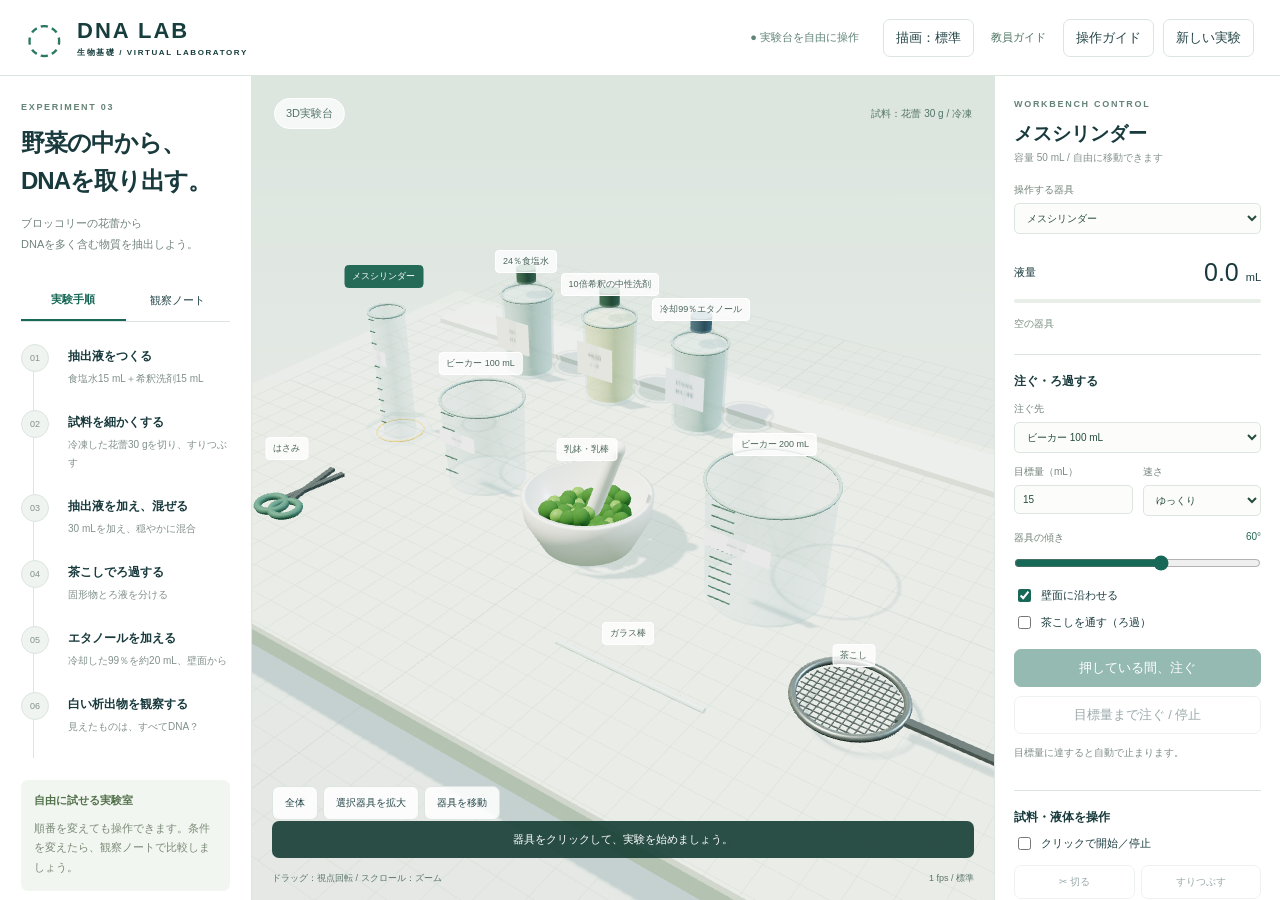
==== index.html @ 5e073ee9 "Add files via upload" ====
<!doctype html><html lang="ja"><head><meta charset="utf-8"><meta name="viewport" content="width=device-width,initial-scale=1"><meta name="theme-color" content="#112e32"><title>DNA LAB｜DNA抽出 3D実験室</title><link rel="icon" href="data:,"><link rel="stylesheet" href="style.css"><script type="importmap">{"imports":{"three":"./vendor/three.module.js"}}</script></head><body>
<header><a class="brand" href="./"><span class="mark">◌</span><span>DNA LAB<small>生物基礎 / VIRTUAL LABORATORY</small></span></a><div class="topmeta"><span class="live">● 実験台を自由に操作</span><button id="quality">描画：標準</button><a class="manual-link" href="manual.html" target="_blank">教員ガイド</a><button id="help">操作ガイド</button><button id="reset" class="subtle">新しい実験</button></div></header>
<main><aside class="left"><div class="eyebrow">EXPERIMENT 03</div><h1>野菜の中から、<br>DNAを取り出す。</h1><p class="intro">ブロッコリーの花蕾から<br>DNAを多く含む物質を抽出しよう。</p><div class="tabs" role="tablist"><button role="tab" aria-selected="true" data-tab="steps">実験手順</button><button role="tab" aria-selected="false" data-tab="notes">観察ノート</button></div>
<section id="steps"><ol class="steps"><li data-step="0"><b>抽出液をつくる</b><span>食塩水15 mL＋希釈洗剤15 mL</span></li><li data-step="1"><b>試料を細かくする</b><span>冷凍した花蕾30 gを切り、すりつぶす</span></li><li data-step="2"><b>抽出液を加え、混ぜる</b><span>30 mLを加え、穏やかに混合</span></li><li data-step="3"><b>茶こしでろ過する</b><span>固形物とろ液を分ける</span></li><li data-step="4"><b>エタノールを加える</b><span>冷却した99％を約20 mL、壁面から</span></li><li data-step="5"><b>白い析出物を観察する</b><span>見えたものは、すべてDNA？</span></li></ol><div class="hint"><b>自由に試せる実験室</b><p>順番を変えても操作できます。条件を変えたら、観察ノートで比較しましょう。</p></div></section>
<section id="notes" hidden><label>予想<textarea id="prediction" placeholder="どんな操作が、結果に影響しそう？"></textarea></label><label>観察・考察<textarea id="reflection" placeholder="液の色、境界、白い物質の形を記録しよう。"></textarea></label><button id="record" class="primary">今の状態を記録</button><div id="records"></div><button id="export">ノートを書き出す</button><p class="fine">記録はこのブラウザ内のみ。氏名は入力不要です。</p></section>
<button id="why" class="why">なぜ？を考える <span>↗</span></button><p class="fine">教育用の定性的モデルです。実際の収量や所要時間は再現しません。</p></aside>
<section class="lab"><div class="scene-top"><span class="pill">3D実験台</span><span id="sampleBadge">試料：花蕾 30 g / 冷凍</span></div><div id="viewport" aria-label="DNA抽出の3D実験台"><div id="loading">実験器具を準備しています…</div></div><div id="labels"></div><div class="view-tools"><button id="home" title="全体を見る">全体</button><button id="focus">選択器具を拡大</button><button id="mode" aria-pressed="false">器具を移動</button></div><div class="scene-bottom"><span>ドラッグ：視点回転 / スクロール：ズーム</span><span id="fps">WebGL</span></div><div id="toast" role="status" aria-live="polite">器具をクリックして、実験を始めましょう。</div></section>
<aside class="right"><div class="eyebrow">WORKBENCH CONTROL</div><h2 id="selectedName">メスシリンダー</h2><div id="selectedInfo" class="info"></div><label class="field">操作する器具<select id="equipment"></select></label><div class="meter"><div><span>液量</span><strong id="amount">0.0 <small>mL</small></strong></div><div class="bar"><i id="fillbar"></i></div><p id="composition"></p></div>
<div class="control-group"><div class="sectionlabel">注ぐ・ろ過する</div><label class="field">注ぐ先<select id="target"></select></label><div class="two"><label>目標量（mL）<input id="dose" type="number" min="0.5" max="100" step="0.5" value="15"></label><label>速さ<select id="speed"><option value="1">ゆっくり</option><option value="2.5">ふつう</option><option value="6">速い</option></select></label></div><label class="anglelabel">器具の傾き <output id="angleOut">60°</output><input aria-label="器具の傾き" id="angle" type="range" min="0" max="100" value="60"></label><label class="check"><input id="wall" type="checkbox" checked> 壁面に沿わせる</label><label class="check"><input id="filter" type="checkbox"> 茶こしを通す（ろ過）</label><button id="pour" class="primary full">押している間、注ぐ</button><button id="autoPour" class="full">目標量まで注ぐ / 停止</button><p id="pourStatus" class="fine">目標量に達すると自動で止まります。</p></div>
<div class="control-group"><div class="sectionlabel">試料・液体を操作</div><label class="check"><input id="toggleWork" type="checkbox"> クリックで開始／停止</label><div class="actions"><button data-work="cut">✂ 切る</button><button data-work="grind">すりつぶす</button><button data-work="stir">穏やかに混ぜる</button><button data-work="strong">強く混ぜる</button></div><p class="fine">各ボタンは長押し。破砕後に液を加えたら、穏やかに扱います。</p><div id="workState"></div></div><div class="observation"><span class="eyebrow">OBSERVATION</span><p id="observation"></p></div><button id="empty" class="full">この器具を空にする</button></aside></main>
<dialog id="dialog"><button id="close" class="close" aria-label="閉じる">×</button><div id="dialogContent"></div></dialog><script type="module" src="app.mjs"></script><script>window.addEventListener('error',e=>{if(e.message&&document.getElementById('loading'))document.getElementById('loading').textContent='読み込みに失敗しました。ページを再読み込みしてください。WebGL 2に対応したChromeが必要です。';});</script></body></html>
---- style.css ----
:root{font-family:Inter,"Noto Sans JP","Yu Gothic",Meiryo,sans-serif;color:#193a3d;background:#f2f5f3;font-size:13px;--accent:#176856;--line:#dce5df}*{box-sizing:border-box}body{margin:0}button,input,select,textarea{font:inherit}button{cursor:pointer;border:1px solid var(--line);border-radius:7px;background:white;color:#234447;padding:9px 12px;transition:background .15s}button:hover{background:#edf4ee}button:focus-visible,input:focus-visible,select:focus-visible,textarea:focus-visible{outline:3px solid #d59a3c;outline-offset:2px}button:disabled{opacity:.45;cursor:default}button.primary{background:var(--accent);color:white;border-color:var(--accent)}button.primary:hover{background:#0b5142}header{height:76px;background:#fff;display:flex;align-items:center;justify-content:space-between;padding:0 26px;border-bottom:1px solid var(--line);gap:15px}.brand{display:flex;align-items:center;gap:12px;text-decoration:none;color:#173e3d;font-size:22px;letter-spacing:2px;font-weight:800}.mark{font-size:42px;font-weight:400;color:#2b7862}.brand small{display:block;font-size:8px;letter-spacing:1.6px;margin-top:3px}.topmeta{display:flex;align-items:center;gap:9px}.live{font-size:11px;color:#608477;margin-right:15px}main{display:grid;grid-template-columns:252px minmax(350px,1fr) 286px;min-height:calc(100dvh - 76px)}aside{background:#fff;padding:26px 21px;overflow:auto;max-height:calc(100dvh - 76px)}.left{border-right:1px solid var(--line)}.right{border-left:1px solid var(--line);padding:23px 19px}.eyebrow{font-size:9px;letter-spacing:1.7px;color:#658377;font-weight:bold}h1{font-size:24px;line-height:1.6;letter-spacing:-1px;margin:12px 0}h2{font-size:19px;margin:12px 0 4px}.intro{font-size:11px;color:#71827d;line-height:1.9}.tabs{display:flex;border-bottom:1px solid var(--line);margin-top:25px}.tabs button{flex:1;border:0;border-radius:0;font-size:11px;padding:12px 4px}.tabs [aria-selected=true]{border-bottom:2px solid var(--accent);color:var(--accent);font-weight:bold}.steps{list-style:none;counter-reset:step;padding:0;margin:22px 0}.steps li{counter-increment:step;position:relative;padding:0 0 22px 34px;border-left:1px solid var(--line);margin-left:12px}.steps li:before{content:counter(step,decimal-leading-zero);position:absolute;left:-13px;top:0;background:#f0f4f0;width:26px;height:26px;border:1px solid #dce5df;border-radius:50%;font-size:9px;display:grid;place-items:center;color:#829387}.steps li.done:before{background:var(--accent);color:white;content:'✓'}.steps li b{font-size:12px;display:block;padding-top:4px}.steps li span{display:block;font-size:10px;line-height:1.8;color:#81908a;margin-top:5px}.hint{background:#f2f6f0;border-radius:7px;padding:13px;font-size:11px}.hint b{color:#53724c}.hint p{line-height:1.8;color:#7b8b78;margin-bottom:0}.fine{font-size:10px;color:#7e8d86;line-height:1.8}.why{width:100%;margin-top:20px;text-align:left}.why span{float:right}.lab{position:relative;min-height:530px;overflow:hidden;background:#dbe5df}#viewport{position:absolute;inset:0;touch-action:none}#viewport canvas{display:block;width:100%;height:100%}.scene-top{position:absolute;top:22px;left:22px;right:22px;display:flex;justify-content:space-between;align-items:center;z-index:2;pointer-events:none;font-size:10px;color:#547468}.pill{background:#ffffffb8;border:1px solid #fff;padding:7px 11px;border-radius:20px;font-size:11px}.scene-bottom{position:absolute;bottom:15px;left:20px;right:20px;display:flex;justify-content:space-between;font-size:9px;color:#5a756a;pointer-events:none}.view-tools{position:absolute;left:20px;bottom:80px;display:flex;gap:5px;z-index:4}.view-tools button{font-size:10px;background:#ffffffd9}.view-tools [aria-pressed=true]{background:#175d4d;color:white}#toast{position:absolute;bottom:42px;left:20px;right:20px;font-size:11px;text-align:center;background:#183f36e8;color:#fff;padding:11px;border-radius:7px;pointer-events:none;z-index:4}#labels{position:absolute;inset:0;pointer-events:none;overflow:hidden}.objectlabel{position:absolute;transform:translate(-50%,-100%);font-size:9px;color:#4d665d;background:#ffffffc7;border:1px solid #ffffff;white-space:nowrap;padding:4px 7px;border-radius:4px}.objectlabel.selected{color:#fff;background:#246a56;border-color:#246a56}.info{font-size:10px;color:#83918a;margin-bottom:18px}.field{display:block;font-size:10px;color:#74847a;margin:12px 0}select,input[type=number],textarea{display:block;width:100%;border:1px solid var(--line);border-radius:5px;background:#fcfdfb;padding:8px;color:#264c42;margin-top:6px;min-width:0}.meter{padding:12px 0}.meter>div:first-child{display:flex;justify-content:space-between;align-items:center;font-size:11px}.meter strong{font-size:25px;font-weight:500}.meter small{font-size:11px}.bar{height:4px;background:#e8eee8;border-radius:5px;margin:12px 0}.bar i{display:block;height:100%;background:#479d7a;width:0;transition:width .1s}#composition{font-size:10px;color:#7b8f82;line-height:1.7;min-height:15px}.control-group{padding:18px 0;border-top:1px solid var(--line)}.sectionlabel{font-size:12px;font-weight:700}.two{display:grid;grid-template-columns:1fr 1fr;gap:10px}.two label{font-size:10px;color:#74847a}.anglelabel{font-size:10px;display:block;margin:15px 0;color:#74847a}.anglelabel output{float:right;color:#286854}input[type=range]{width:100%;accent-color:var(--accent);display:block;margin:10px 0}.check{display:flex;align-items:center;font-size:11px;margin:8px 0;gap:7px}.check input{accent-color:var(--accent)}.full{width:100%;margin-top:9px}.actions{display:grid;grid-template-columns:1fr 1fr;gap:6px;margin-top:12px}.actions button{font-size:10px;user-select:none;touch-action:none}.actions button.active,#pour.active{background:#dba644;color:#123a2b;border-color:#dba644}#workState{font-size:10px;color:#54876a;line-height:1.8}.observation{padding:14px;background:#f1f5ee;border:1px solid #e1e9dc;border-radius:7px}.observation p{font-size:11px;line-height:1.9;margin-bottom:0}#loading{position:absolute;top:45%;width:100%;text-align:center;color:#365d4a;padding:20px}textarea{resize:vertical;min-height:95px;line-height:1.7}#notes label{font-size:11px;display:block;margin:15px 0}#records article{font-size:10px;line-height:1.8;border-bottom:1px solid var(--line);padding:12px 0}dialog{border:1px solid #e3e9e0;border-radius:14px;padding:32px;max-width:650px;width:90%;max-height:85dvh;color:#25473e;box-shadow:0 25px 90px #102d3a44}dialog::backdrop{background:#12372b66;backdrop-filter:blur(4px)}dialog h2{font-size:24px;margin:5px 0 20px}dialog p,dialog li{line-height:1.9;font-size:13px}dialog h3{font-size:15px;margin:22px 0 6px}.close{float:right;border:0;font-size:22px;padding:0 5px}dialog details{border-top:1px solid var(--line);padding:15px 0}dialog summary{cursor:pointer;font-weight:700;line-height:1.8}dialog .question{background:#f0f4ec;padding:15px;border-radius:6px}dialog a{color:#176856}@media(min-width:1600px){main{grid-template-columns:285px 1fr 310px}aside{padding:30px}h1{font-size:28px}}@media(max-width:1100px){main{grid-template-columns:210px minmax(310px,1fr) 260px}aside{padding:20px 14px}h1{font-size:21px}.live{display:none}.scene-top{left:15px;right:15px}#sampleBadge{max-width:140px;text-align:right}}@media(max-width:850px){main{grid-template-columns:1fr 270px}.left{grid-column:1/-1;max-height:none;display:none}.left.mobile-open{display:block}.lab{min-height:calc(100dvh - 76px)}.right{max-height:calc(100dvh - 76px)}header{padding:0 14px}.topmeta{gap:4px}.topmeta button{font-size:10px;padding:8px}.brand{font-size:17px}.brand small{font-size:6px}.mark{font-size:31px}}@media(max-width:560px){header{height:65px}.brand small{display:none}.topmeta #quality{display:none}main{display:flex;flex-direction:column}.lab{min-height:440px;height:55dvh;order:0}.right{max-height:none;order:1;display:block}.left.mobile-open{order:2}.scene-bottom span{max-width:80%}.view-tools{bottom:90px}.scene-top{top:15px}.right .control-group{padding:15px 0}.actions button{padding:14px;font-size:12px}.topmeta button{padding:7px}.right h2{font-size:22px}}@media(prefers-reduced-motion:reduce){*{transition:none!important}}
.manual-link{font-size:11px;color:#4c7160;text-decoration:none;padding:8px}.manual-link:hover{text-decoration:underline}@media(max-width:650px){.manual-link{display:none}}
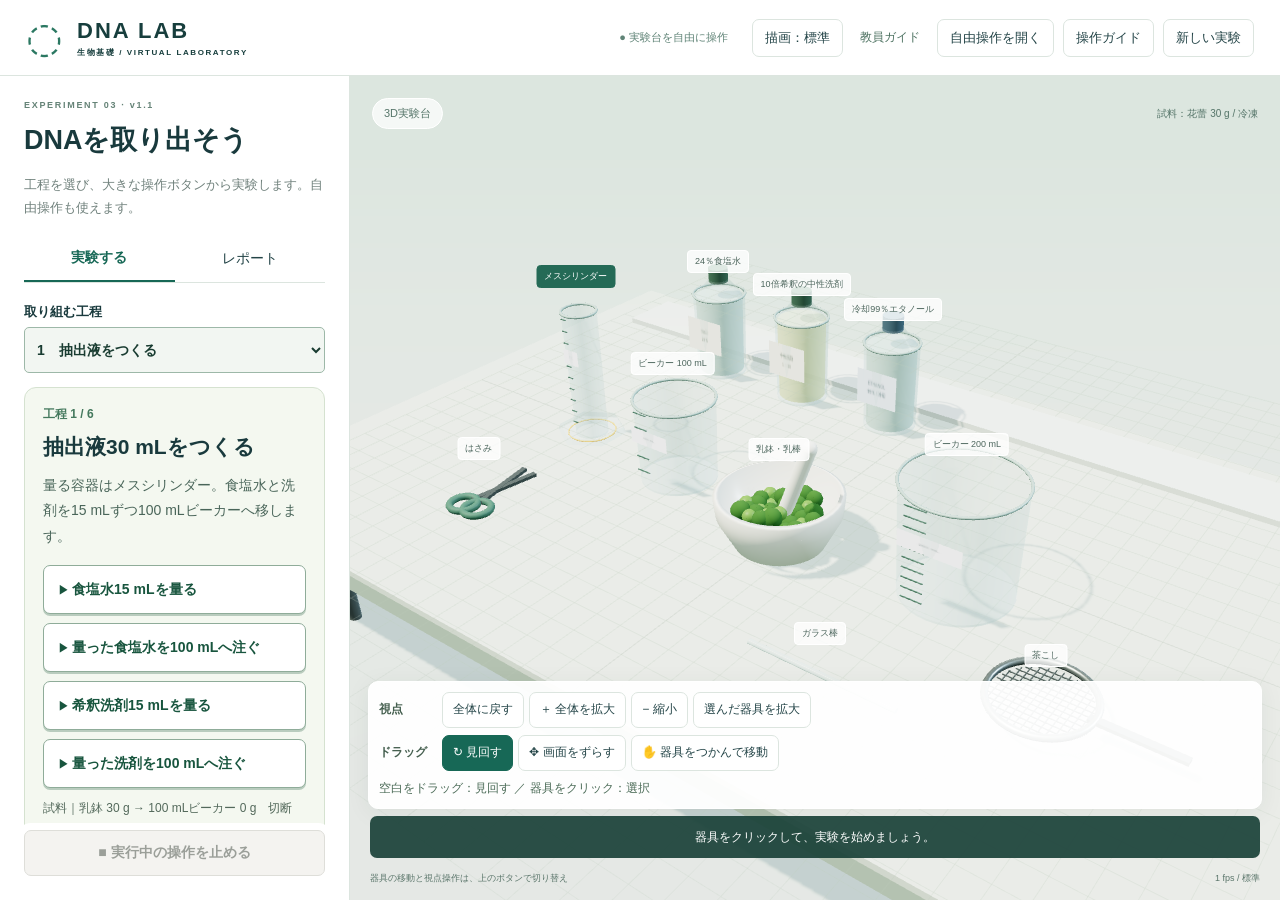
==== commit 17215dc7: "Add files via upload" ====
--- a/index.html
+++ b/index.html
@@ -1,11 +1,13 @@
-<!doctype html><html lang="ja"><head><meta charset="utf-8"><meta name="viewport" content="width=device-width,initial-scale=1"><meta name="theme-color" content="#112e32"><title>DNA LAB｜DNA抽出 3D実験室</title><link rel="icon" href="data:,"><link rel="stylesheet" href="style.css"><script type="importmap">{"imports":{"three":"./vendor/three.module.js"}}</script></head><body>
-<header><a class="brand" href="./"><span class="mark">◌</span><span>DNA LAB<small>生物基礎 / VIRTUAL LABORATORY</small></span></a><div class="topmeta"><span class="live">● 実験台を自由に操作</span><button id="quality">描画：標準</button><a class="manual-link" href="manual.html" target="_blank">教員ガイド</a><button id="help">操作ガイド</button><button id="reset" class="subtle">新しい実験</button></div></header>
-<main><aside class="left"><div class="eyebrow">EXPERIMENT 03</div><h1>野菜の中から、<br>DNAを取り出す。</h1><p class="intro">ブロッコリーの花蕾から<br>DNAを多く含む物質を抽出しよう。</p><div class="tabs" role="tablist"><button role="tab" aria-selected="true" data-tab="steps">実験手順</button><button role="tab" aria-selected="false" data-tab="notes">観察ノート</button></div>
-<section id="steps"><ol class="steps"><li data-step="0"><b>抽出液をつくる</b><span>食塩水15 mL＋希釈洗剤15 mL</span></li><li data-step="1"><b>試料を細かくする</b><span>冷凍した花蕾30 gを切り、すりつぶす</span></li><li data-step="2"><b>抽出液を加え、混ぜる</b><span>30 mLを加え、穏やかに混合</span></li><li data-step="3"><b>茶こしでろ過する</b><span>固形物とろ液を分ける</span></li><li data-step="4"><b>エタノールを加える</b><span>冷却した99％を約20 mL、壁面から</span></li><li data-step="5"><b>白い析出物を観察する</b><span>見えたものは、すべてDNA？</span></li></ol><div class="hint"><b>自由に試せる実験室</b><p>順番を変えても操作できます。条件を変えたら、観察ノートで比較しましょう。</p></div></section>
-<section id="notes" hidden><label>予想<textarea id="prediction" placeholder="どんな操作が、結果に影響しそう？"></textarea></label><label>観察・考察<textarea id="reflection" placeholder="液の色、境界、白い物質の形を記録しよう。"></textarea></label><button id="record" class="primary">今の状態を記録</button><div id="records"></div><button id="export">ノートを書き出す</button><p class="fine">記録はこのブラウザ内のみ。氏名は入力不要です。</p></section>
-<button id="why" class="why">なぜ？を考える <span>↗</span></button><p class="fine">教育用の定性的モデルです。実際の収量や所要時間は再現しません。</p></aside>
-<section class="lab"><div class="scene-top"><span class="pill">3D実験台</span><span id="sampleBadge">試料：花蕾 30 g / 冷凍</span></div><div id="viewport" aria-label="DNA抽出の3D実験台"><div id="loading">実験器具を準備しています…</div></div><div id="labels"></div><div class="view-tools"><button id="home" title="全体を見る">全体</button><button id="focus">選択器具を拡大</button><button id="mode" aria-pressed="false">器具を移動</button></div><div class="scene-bottom"><span>ドラッグ：視点回転 / スクロール：ズーム</span><span id="fps">WebGL</span></div><div id="toast" role="status" aria-live="polite">器具をクリックして、実験を始めましょう。</div></section>
-<aside class="right"><div class="eyebrow">WORKBENCH CONTROL</div><h2 id="selectedName">メスシリンダー</h2><div id="selectedInfo" class="info"></div><label class="field">操作する器具<select id="equipment"></select></label><div class="meter"><div><span>液量</span><strong id="amount">0.0 <small>mL</small></strong></div><div class="bar"><i id="fillbar"></i></div><p id="composition"></p></div>
-<div class="control-group"><div class="sectionlabel">注ぐ・ろ過する</div><label class="field">注ぐ先<select id="target"></select></label><div class="two"><label>目標量（mL）<input id="dose" type="number" min="0.5" max="100" step="0.5" value="15"></label><label>速さ<select id="speed"><option value="1">ゆっくり</option><option value="2.5">ふつう</option><option value="6">速い</option></select></label></div><label class="anglelabel">器具の傾き <output id="angleOut">60°</output><input aria-label="器具の傾き" id="angle" type="range" min="0" max="100" value="60"></label><label class="check"><input id="wall" type="checkbox" checked> 壁面に沿わせる</label><label class="check"><input id="filter" type="checkbox"> 茶こしを通す（ろ過）</label><button id="pour" class="primary full">押している間、注ぐ</button><button id="autoPour" class="full">目標量まで注ぐ / 停止</button><p id="pourStatus" class="fine">目標量に達すると自動で止まります。</p></div>
-<div class="control-group"><div class="sectionlabel">試料・液体を操作</div><label class="check"><input id="toggleWork" type="checkbox"> クリックで開始／停止</label><div class="actions"><button data-work="cut">✂ 切る</button><button data-work="grind">すりつぶす</button><button data-work="stir">穏やかに混ぜる</button><button data-work="strong">強く混ぜる</button></div><p class="fine">各ボタンは長押し。破砕後に液を加えたら、穏やかに扱います。</p><div id="workState"></div></div><div class="observation"><span class="eyebrow">OBSERVATION</span><p id="observation"></p></div><button id="empty" class="full">この器具を空にする</button></aside></main>
-<dialog id="dialog"><button id="close" class="close" aria-label="閉じる">×</button><div id="dialogContent"></div></dialog><script type="module" src="app.mjs"></script><script>window.addEventListener('error',e=>{if(e.message&&document.getElementById('loading'))document.getElementById('loading').textContent='読み込みに失敗しました。ページを再読み込みしてください。WebGL 2に対応したChromeが必要です。';});</script></body></html>
+<!DOCTYPE html>
+
+<html lang="ja"><head><meta charset="utf-8"/><meta content="width=device-width,initial-scale=1" name="viewport"/><meta content="#112e32" name="theme-color"/><title>DNA LAB｜DNA抽出 3D実験室</title><link href="data:," rel="icon"/><link href="style.css" rel="stylesheet"/><script type="importmap">{"imports":{"three":"./vendor/three.module.js"}}</script></head><body>
+<header><a class="brand" href="./"><span class="mark">◌</span><span>DNA LAB<small>生物基礎 / VIRTUAL LABORATORY</small></span></a><div class="topmeta"><span class="live">● 実験台を自由に操作</span><button id="quality">描画：標準</button><a class="manual-link" href="manual.html" target="_blank">教員ガイド</a><button aria-pressed="false" id="advancedToggle">自由操作を開く</button><button id="help">操作ガイド</button><button class="subtle" id="reset">新しい実験</button></div></header>
+<main><aside class="left"><div class="eyebrow">EXPERIMENT 03 · v1.1</div><h1>DNAを取り出そう</h1><p class="intro">工程を選び、大きな操作ボタンから実験します。自由操作も使えます。</p><div class="tabs" role="tablist"><button aria-selected="true" data-tab="steps" role="tab">実験する</button><button aria-selected="false" data-tab="notes" role="tab">レポート</button></div>
+<section id="steps"><label class="flow-label">取り組む工程<select id="phase"><option value="0">1　抽出液をつくる</option><option value="1">2　花蕾を切る・すりつぶす</option><option value="2">3　100 mLビーカーへ移し、混ぜる</option><option value="3">4　茶こしをセットして、ろ過する</option><option value="4">5　エタノールを加える</option><option value="5">6　結果を観察・記録する</option></select></label><div id="phaseCard"></div><button class="stop full" id="stopExperiment">■ 実行中の操作を止める</button><p id="liveOperation" role="status">操作待ち</p><div id="benchSummary"></div><details class="overview"><summary>実験全体の流れを見る</summary><p>抽出液の調製 → 花蕾の破砕 → 100 mLビーカーへ移す → 穏やかに混合 → 200 mLビーカー上の茶こしでろ過 → エタノール添加 → 観察</p></details></section>
+<section hidden="" id="notes"><h2>実験レポート</h2><p class="report-intro">「見えた事実」と「そこから考えたこと」を分けて記録しよう。記録→比較→考察の順に書くと、根拠が伝わります。</p><div id="reportForm"><details class="report-section" open=""><summary>1　予想と計画</summary><label>予想<textarea data-report="" id="prediction" maxlength="6000" placeholder="どの操作を変え、結果はどうなると予想した？"></textarea></label><label>予想の根拠<textarea data-report="" id="predictionReason" maxlength="6000" placeholder="その予想を立てた理由は？"></textarea></label></details><details class="report-section"><summary>2　条件・観察・比較</summary><label>実験条件と変更点<textarea data-report="" id="conditions" maxlength="6000" placeholder="量、混合、速さ。比較でそろえた条件は？"></textarea></label><label>観察した事実<textarea data-report="" id="observations" maxlength="6000" placeholder="色・境界・白い物質の位置や形。推測と分けて書こう。"></textarea></label><label>比較の結果<textarea data-report="" id="comparison" maxlength="6000" placeholder="標準条件と変更条件／試料なしの違いは？"></textarea></label></details><details class="report-section"><summary>3　仕組みの説明</summary><label>すりつぶす理由<textarea data-report="" id="grindingReason" maxlength="6000" placeholder="組織や細胞と関連付けて説明しよう。"></textarea></label><label>洗剤の役割<textarea data-report="" id="detergentReason" maxlength="6000" placeholder="細胞のどの構造に働く？"></textarea></label><label>食塩の役割<textarea data-report="" id="saltReason" maxlength="6000" placeholder="DNAが集まりやすくなることと関連付けよう。"></textarea></label><label>エタノールの役割<textarea data-report="" id="ethanolReason" maxlength="6000" placeholder="DNAの溶けやすさと関連付けよう。"></textarea></label></details><details class="report-section"><summary>4　考察と振り返り</summary><label>白い物質の由来と判断の限界<textarea data-report="" id="identity" maxlength="6000" placeholder="対照との比較は？純粋なDNAと断定できる？"></textarea></label><label>考察・結論<textarea data-report="" id="reflection" maxlength="6000" placeholder="予想と結果を比べ、観察を根拠に説明しよう。"></textarea></label><label>振り返り・次の検証<textarea data-report="" id="revision" maxlength="6000" placeholder="変わった考え、次に試す条件とその理由は？"></textarea></label></details></div><button class="primary full" id="record">現在の操作条件・結果を記録</button><div id="records"></div><button class="primary full" id="submitReport">提出用レポートを保存（HTML）</button><button class="full" id="printReport">レポートを開く・印刷／PDF</button><button class="full" id="export">テキストで保存</button><p class="fine">入力はこの端末内だけに保存。提出用HTML、または印刷画面で保存したPDFをClassroomに添付してください。氏名は入力不要です。記録は最新10件。</p></section>
+<button class="why" id="why">なぜ？を考える <span>↗</span></button><p class="fine">教育用の定性的モデルです。実際の収量や所要時間は再現しません。</p></aside>
+<section class="lab"><div class="scene-top"><span class="pill">3D実験台</span><span id="sampleBadge">試料：花蕾 30 g / 冷凍</span></div><div aria-label="3D実験台。器具をクリックで選択。下の操作切替で視点と器具移動を選びます。" id="viewport"><div id="loading">実験器具を準備しています…</div></div><div id="labels"></div><div class="view-tools"><div class="camera-row"><b>視点</b><button id="home">全体に戻す</button><button id="zoomIn">＋ 全体を拡大</button><button id="zoomOut">− 縮小</button><button id="focus">選んだ器具を拡大</button></div><div class="camera-row"><b>ドラッグ</b><button aria-pressed="true" id="orbitMode">↻ 見回す</button><button aria-pressed="false" id="panMode">✥ 画面をずらす</button><button aria-pressed="false" id="mode">✋ 器具をつかんで移動</button></div><p id="gestureHint">空白をドラッグ：見回す ／ 器具をクリック：選択</p></div><div class="scene-bottom"><span>器具の移動と視点操作は、上のボタンで切り替え</span><span id="fps">WebGL</span></div><div aria-live="polite" id="toast" role="status">器具をクリックして、実験を始めましょう。</div></section>
+<aside class="right"><p class="advanced-intro">左のボタンで基本操作。ここでは器具・量・速さを自由に変更できます。</p><div class="eyebrow">自由操作・条件を変える</div><h2 id="selectedName">メスシリンダー</h2><div class="info" id="selectedInfo"></div><label class="field">操作する器具<select id="equipment"></select></label><div class="meter"><div><span>液量</span><strong id="amount">0.0 <small>mL</small></strong></div><div class="bar"><i id="fillbar"></i></div><p id="composition"></p></div>
+<div class="control-group"><div class="sectionlabel">注ぐ・ろ過する</div><label class="field">注ぐ先<select id="target"></select></label><div class="two"><label>目標量（mL）<input id="dose" max="100" min="0.5" step="0.5" type="number" value="15"/></label><label>速さ<select id="speed"><option value="1">ゆっくり</option><option value="2.5">ふつう</option><option value="6">速い</option></select></label></div><label class="anglelabel">器具の傾き <output id="angleOut">60°</output><input aria-label="器具の傾き" id="angle" max="100" min="0" type="range" value="60"/></label><label class="check"><input checked="" id="wall" type="checkbox"/> 壁面に沿わせる</label><label class="check"><input id="filter" type="checkbox"/> 茶こしを通す（ろ過）</label><button class="primary full" id="pour">押している間、注ぐ</button><button class="full" id="autoPour">目標量まで注ぐ / 停止</button><p class="fine" id="pourStatus">目標量に達すると自動で止まります。</p></div>
+<div class="control-group"><div class="sectionlabel">試料・液体を操作</div><label class="check"><input id="toggleWork" type="checkbox"/> クリックで開始／停止</label><div class="actions"><button data-work="cut">✂ 切る</button><button data-work="grind">すりつぶす</button><button data-work="stir">穏やかに混ぜる</button><button data-work="strong">強く混ぜる</button></div><p class="fine">各ボタンは長押し。破砕後に液を加えたら、穏やかに扱います。</p><div id="workState"></div></div><div class="observation"><span class="eyebrow">OBSERVATION</span><p id="observation"></p></div><button class="full" id="empty">この器具を空にする</button></aside></main>
+<dialog id="dialog"><button aria-label="閉じる" class="close" id="close">×</button><div id="dialogContent"></div></dialog><script src="app.mjs" type="module"></script><script>window.addEventListener('error',e=>{if(e.message&&document.getElementById('loading'))document.getElementById('loading').textContent='読み込みに失敗しました。ページを再読み込みしてください。WebGL 2に対応したChromeが必要です。';});</script></body></html>
--- a/style.css
+++ b/style.css
@@ -1,2 +1,9 @@
 :root{font-family:Inter,"Noto Sans JP","Yu Gothic",Meiryo,sans-serif;color:#193a3d;background:#f2f5f3;font-size:13px;--accent:#176856;--line:#dce5df}*{box-sizing:border-box}body{margin:0}button,input,select,textarea{font:inherit}button{cursor:pointer;border:1px solid var(--line);border-radius:7px;background:white;color:#234447;padding:9px 12px;transition:background .15s}button:hover{background:#edf4ee}button:focus-visible,input:focus-visible,select:focus-visible,textarea:focus-visible{outline:3px solid #d59a3c;outline-offset:2px}button:disabled{opacity:.45;cursor:default}button.primary{background:var(--accent);color:white;border-color:var(--accent)}button.primary:hover{background:#0b5142}header{height:76px;background:#fff;display:flex;align-items:center;justify-content:space-between;padding:0 26px;border-bottom:1px solid var(--line);gap:15px}.brand{display:flex;align-items:center;gap:12px;text-decoration:none;color:#173e3d;font-size:22px;letter-spacing:2px;font-weight:800}.mark{font-size:42px;font-weight:400;color:#2b7862}.brand small{display:block;font-size:8px;letter-spacing:1.6px;margin-top:3px}.topmeta{display:flex;align-items:center;gap:9px}.live{font-size:11px;color:#608477;margin-right:15px}main{display:grid;grid-template-columns:252px minmax(350px,1fr) 286px;min-height:calc(100dvh - 76px)}aside{background:#fff;padding:26px 21px;overflow:auto;max-height:calc(100dvh - 76px)}.left{border-right:1px solid var(--line)}.right{border-left:1px solid var(--line);padding:23px 19px}.eyebrow{font-size:9px;letter-spacing:1.7px;color:#658377;font-weight:bold}h1{font-size:24px;line-height:1.6;letter-spacing:-1px;margin:12px 0}h2{font-size:19px;margin:12px 0 4px}.intro{font-size:11px;color:#71827d;line-height:1.9}.tabs{display:flex;border-bottom:1px solid var(--line);margin-top:25px}.tabs button{flex:1;border:0;border-radius:0;font-size:11px;padding:12px 4px}.tabs [aria-selected=true]{border-bottom:2px solid var(--accent);color:var(--accent);font-weight:bold}.steps{list-style:none;counter-reset:step;padding:0;margin:22px 0}.steps li{counter-increment:step;position:relative;padding:0 0 22px 34px;border-left:1px solid var(--line);margin-left:12px}.steps li:before{content:counter(step,decimal-leading-zero);position:absolute;left:-13px;top:0;background:#f0f4f0;width:26px;height:26px;border:1px solid #dce5df;border-radius:50%;font-size:9px;display:grid;place-items:center;color:#829387}.steps li.done:before{background:var(--accent);color:white;content:'✓'}.steps li b{font-size:12px;display:block;padding-top:4px}.steps li span{display:block;font-size:10px;line-height:1.8;color:#81908a;margin-top:5px}.hint{background:#f2f6f0;border-radius:7px;padding:13px;font-size:11px}.hint b{color:#53724c}.hint p{line-height:1.8;color:#7b8b78;margin-bottom:0}.fine{font-size:10px;color:#7e8d86;line-height:1.8}.why{width:100%;margin-top:20px;text-align:left}.why span{float:right}.lab{position:relative;min-height:530px;overflow:hidden;background:#dbe5df}#viewport{position:absolute;inset:0;touch-action:none}#viewport canvas{display:block;width:100%;height:100%}.scene-top{position:absolute;top:22px;left:22px;right:22px;display:flex;justify-content:space-between;align-items:center;z-index:2;pointer-events:none;font-size:10px;color:#547468}.pill{background:#ffffffb8;border:1px solid #fff;padding:7px 11px;border-radius:20px;font-size:11px}.scene-bottom{position:absolute;bottom:15px;left:20px;right:20px;display:flex;justify-content:space-between;font-size:9px;color:#5a756a;pointer-events:none}.view-tools{position:absolute;left:20px;bottom:80px;display:flex;gap:5px;z-index:4}.view-tools button{font-size:10px;background:#ffffffd9}.view-tools [aria-pressed=true]{background:#175d4d;color:white}#toast{position:absolute;bottom:42px;left:20px;right:20px;font-size:11px;text-align:center;background:#183f36e8;color:#fff;padding:11px;border-radius:7px;pointer-events:none;z-index:4}#labels{position:absolute;inset:0;pointer-events:none;overflow:hidden}.objectlabel{position:absolute;transform:translate(-50%,-100%);font-size:9px;color:#4d665d;background:#ffffffc7;border:1px solid #ffffff;white-space:nowrap;padding:4px 7px;border-radius:4px}.objectlabel.selected{color:#fff;background:#246a56;border-color:#246a56}.info{font-size:10px;color:#83918a;margin-bottom:18px}.field{display:block;font-size:10px;color:#74847a;margin:12px 0}select,input[type=number],textarea{display:block;width:100%;border:1px solid var(--line);border-radius:5px;background:#fcfdfb;padding:8px;color:#264c42;margin-top:6px;min-width:0}.meter{padding:12px 0}.meter>div:first-child{display:flex;justify-content:space-between;align-items:center;font-size:11px}.meter strong{font-size:25px;font-weight:500}.meter small{font-size:11px}.bar{height:4px;background:#e8eee8;border-radius:5px;margin:12px 0}.bar i{display:block;height:100%;background:#479d7a;width:0;transition:width .1s}#composition{font-size:10px;color:#7b8f82;line-height:1.7;min-height:15px}.control-group{padding:18px 0;border-top:1px solid var(--line)}.sectionlabel{font-size:12px;font-weight:700}.two{display:grid;grid-template-columns:1fr 1fr;gap:10px}.two label{font-size:10px;color:#74847a}.anglelabel{font-size:10px;display:block;margin:15px 0;color:#74847a}.anglelabel output{float:right;color:#286854}input[type=range]{width:100%;accent-color:var(--accent);display:block;margin:10px 0}.check{display:flex;align-items:center;font-size:11px;margin:8px 0;gap:7px}.check input{accent-color:var(--accent)}.full{width:100%;margin-top:9px}.actions{display:grid;grid-template-columns:1fr 1fr;gap:6px;margin-top:12px}.actions button{font-size:10px;user-select:none;touch-action:none}.actions button.active,#pour.active{background:#dba644;color:#123a2b;border-color:#dba644}#workState{font-size:10px;color:#54876a;line-height:1.8}.observation{padding:14px;background:#f1f5ee;border:1px solid #e1e9dc;border-radius:7px}.observation p{font-size:11px;line-height:1.9;margin-bottom:0}#loading{position:absolute;top:45%;width:100%;text-align:center;color:#365d4a;padding:20px}textarea{resize:vertical;min-height:95px;line-height:1.7}#notes label{font-size:11px;display:block;margin:15px 0}#records article{font-size:10px;line-height:1.8;border-bottom:1px solid var(--line);padding:12px 0}dialog{border:1px solid #e3e9e0;border-radius:14px;padding:32px;max-width:650px;width:90%;max-height:85dvh;color:#25473e;box-shadow:0 25px 90px #102d3a44}dialog::backdrop{background:#12372b66;backdrop-filter:blur(4px)}dialog h2{font-size:24px;margin:5px 0 20px}dialog p,dialog li{line-height:1.9;font-size:13px}dialog h3{font-size:15px;margin:22px 0 6px}.close{float:right;border:0;font-size:22px;padding:0 5px}dialog details{border-top:1px solid var(--line);padding:15px 0}dialog summary{cursor:pointer;font-weight:700;line-height:1.8}dialog .question{background:#f0f4ec;padding:15px;border-radius:6px}dialog a{color:#176856}@media(min-width:1600px){main{grid-template-columns:285px 1fr 310px}aside{padding:30px}h1{font-size:28px}}@media(max-width:1100px){main{grid-template-columns:210px minmax(310px,1fr) 260px}aside{padding:20px 14px}h1{font-size:21px}.live{display:none}.scene-top{left:15px;right:15px}#sampleBadge{max-width:140px;text-align:right}}@media(max-width:850px){main{grid-template-columns:1fr 270px}.left{grid-column:1/-1;max-height:none;display:none}.left.mobile-open{display:block}.lab{min-height:calc(100dvh - 76px)}.right{max-height:calc(100dvh - 76px)}header{padding:0 14px}.topmeta{gap:4px}.topmeta button{font-size:10px;padding:8px}.brand{font-size:17px}.brand small{font-size:6px}.mark{font-size:31px}}@media(max-width:560px){header{height:65px}.brand small{display:none}.topmeta #quality{display:none}main{display:flex;flex-direction:column}.lab{min-height:440px;height:55dvh;order:0}.right{max-height:none;order:1;display:block}.left.mobile-open{order:2}.scene-bottom span{max-width:80%}.view-tools{bottom:90px}.scene-top{top:15px}.right .control-group{padding:15px 0}.actions button{padding:14px;font-size:12px}.topmeta button{padding:7px}.right h2{font-size:22px}}@media(prefers-reduced-motion:reduce){*{transition:none!important}}
 .manual-link{font-size:11px;color:#4c7160;text-decoration:none;padding:8px}.manual-link:hover{text-decoration:underline}@media(max-width:650px){.manual-link{display:none}}
+/* v1.1: separate task controls, camera controls and advanced free operation. */
+main{grid-template-columns:350px minmax(360px,1fr)}.right{display:none}main.show-advanced{grid-template-columns:330px minmax(360px,1fr) 290px}main.show-advanced .right{display:block}.left{padding:24px;display:block}.left h1{font-size:27px;letter-spacing:0;line-height:1.4;margin:12px 0}.intro{font-size:13px;line-height:1.8}.tabs{margin-top:16px}.tabs button{font-size:14px;padding:13px 5px}.flow-label{font-size:13px;font-weight:700;display:block;margin:20px 0 14px}.flow-label select{font-size:14px;min-height:46px;background:#f2f6f2;color:#193c31;border:1px solid #9db8a8}#phaseCard{background:#f4f8f0;border:1px solid #d5e2d0;border-radius:12px;padding:18px}.phase-number{font-size:12px;color:#44795d;font-weight:bold}#phaseCard h2{font-size:21px;line-height:1.55;margin:8px 0}#phaseCard p{font-size:14px;line-height:1.8;color:#496559;margin:10px 0 16px}.guide-action{display:block;width:100%;margin:9px 0;min-height:49px;font-size:14px;line-height:1.65;font-weight:700;text-align:left;padding:11px 14px;background:#fff;border:1px solid #8fac99;color:#18553e;box-shadow:0 2px 0 #b9ccbe}.guide-action:before{content:'▶ ';font-size:11px}.guide-action:hover{background:#dcebdc}.guide-action:active{background:#176856;color:white}button.stop{background:#a33632;border-color:#a33632;color:white;min-height:46px;font-size:14px;font-weight:bold}button.stop:disabled{background:#f4f3f0;border-color:#deded9;color:#9b9f99;opacity:1}#liveOperation{font-size:13px;line-height:1.8;color:#155c43;background:#e8f3e6;padding:12px;border-radius:7px}#benchSummary,#guideProgress{font-size:12px;line-height:1.9;color:#53695b;white-space:normal}.overview{font-size:13px;margin-top:15px;line-height:1.8}.overview summary{cursor:pointer}.camera-row{display:flex;gap:5px;flex-wrap:wrap;align-items:center}.camera-row b{font-size:12px;min-width:58px;color:#466050}.view-tools{display:flex;flex-direction:column;bottom:91px;right:18px;left:18px;background:#fffffff0;border:1px solid #ffffff;border-radius:10px;padding:10px;gap:7px;box-shadow:0 4px 24px #193b2910}.view-tools button{font-size:12px;min-height:36px;background:white;padding:7px 10px}.view-tools button[aria-pressed=true]{background:#176856;color:#fff;border-color:#176856}#gestureHint{margin:1px 0 0;font-size:12px;color:#4b6b57;line-height:1.6}#toast{font-size:12px;line-height:1.7}.advanced-intro{font-size:13px;line-height:1.8;background:#f1f5ec;padding:12px;border-radius:6px}.right .field,.right .two label,.right .anglelabel,.right .check{font-size:12px}.right .actions button{font-size:12px;min-height:44px}#notes label{font-size:14px}textarea{font-size:14px}.why{font-size:14px}.manual-link{font-size:12px}.fine{font-size:11px}#advancedToggle[aria-pressed=true]{background:#176856;color:white}
+@media(min-width:1600px){main{grid-template-columns:380px 1fr}main.show-advanced{grid-template-columns:360px 1fr 320px}}
+@media(max-width:1100px){main,main.show-advanced{grid-template-columns:310px minmax(320px,1fr)}main.show-advanced .right{grid-column:1/-1;max-height:none}.left{padding:20px}.live{display:none}.view-tools{bottom:92px}.brand small{font-size:7px}}
+@media(max-width:850px){.left{display:block;grid-column:auto;max-height:calc(100dvh - 76px)}.lab{min-height:calc(100dvh - 76px)}.topmeta{gap:4px}.topmeta button{padding:7px 8px;font-size:11px}.brand{font-size:17px}.brand small{display:none}}
+@media(max-width:700px){main,main.show-advanced{display:flex;flex-direction:column}.lab{height:560px;min-height:560px;order:0}.left{max-height:none;order:1}.right{order:2;max-height:none}.left h1{font-size:24px}.topmeta #quality,.manual-link{display:none}header{height:auto;min-height:70px;padding:12px;flex-wrap:wrap}.view-tools{bottom:105px;padding:9px}.view-tools button{font-size:11px;padding:7px}.camera-row b{min-width:42px}#sampleBadge{max-width:170px}.scene-bottom{font-size:10px}#toast{bottom:38px}}
+.guide-action.done{border-color:#176856;background:#e5f1e2}.guide-action.done:before{content:'✓ '}.guide-action.done:after{content:'　完了';font-size:11px;font-weight:400;color:#4b735a}.report-intro{font-size:14px;line-height:1.8;color:#53695b}.report-section{border-bottom:1px solid #d4dfd2;padding:14px 0}.report-section summary{font-size:15px;font-weight:bold;cursor:pointer;line-height:1.8}.report-section textarea{min-height:112px;line-height:1.8}.left:has(#notes:not([hidden])){scrollbar-gutter:stable}#stopExperiment{position:sticky;bottom:0;z-index:5;box-shadow:0 0 0 7px #fff}.report-section[open] summary{color:#176856}
